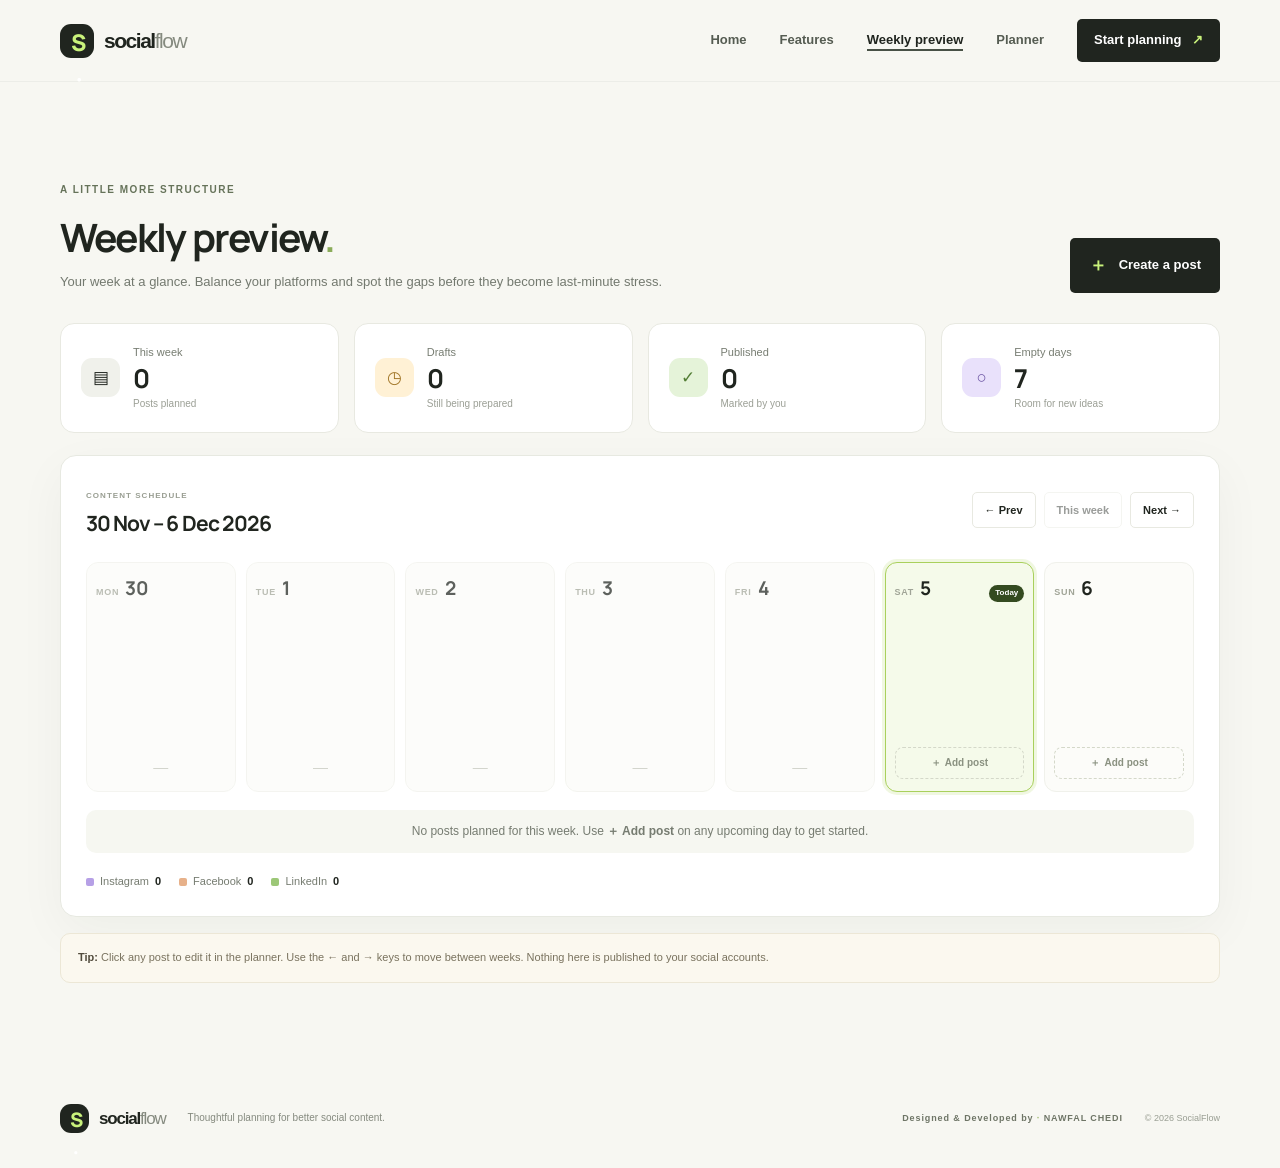
==== weekly.html @ 51e80230 "pa" ====
<!DOCTYPE html>
<html lang="en">
<head>
  <meta charset="UTF-8" />
  <meta name="viewport" content="width=device-width, initial-scale=1.0" />
  <meta name="theme-color" content="#f7f7f2" />
  <meta name="description" content="See your planned social media posts laid out across the week." />
  <title>Weekly preview — SocialFlow</title>
  <link rel="preconnect" href="https://fonts.googleapis.com" />
  <link rel="preconnect" href="https://fonts.gstatic.com" crossorigin />
  <link href="https://fonts.googleapis.com/css2?family=DM+Sans:wght@400;500;600;700&family=Manrope:wght@400;500;600;700;800&display=swap" rel="stylesheet" />
  <link rel="stylesheet" href="pibluc/css/styles.css" />
  <script src="pibluc/js/common.js" defer></script>
  <script src="pibluc/js/weekly.js" defer></script>
</head>
<body>
  <header class="site-header">
    <a class="brand" href="index.html" aria-label="SocialFlow home">
      <span class="brand-mark">S<span>·</span></span>
      <span>social<span class="brand-light">flow</span></span>
    </a>

    <button class="menu-toggle" id="menuToggle" aria-label="Open navigation" aria-expanded="false" aria-controls="navigation">
      <span></span><span></span><span></span>
    </button>

    <nav class="navigation" id="navigation" aria-label="Main">
      <a class="borderBelow" href="index.html">Home</a>
      <a class="borderBelow" href="index.html#features">Features</a>
      <a class="borderBelow" href="weekly.html" aria-current="page">Weekly preview</a>
      <a class="borderBelow" href="planner.html">Planner</a>
      <a class="nav-cta" href="planner.html">Start planning <span>↗</span></a>
    </nav>
  </header>

  <main>
    <section class="weekly-page section-shell" id="weekly">
      <div class="planner-heading">
        <div>
          <div class="eyebrow">A LITTLE MORE STRUCTURE</div>
          <h2>Weekly preview<span class="heading-period">.</span></h2>
          <p>Your week at a glance. Balance your platforms and spot the gaps before they become last-minute stress.</p>
        </div>
        <a class="button button-primary" href="planner.html?new="><span class="plus">＋</span> Create a post</a>
      </div>

      <div class="stats-grid stats-grid-4">
        <article class="stat-card"><span class="stat-icon stat-dark">▤</span><div><span>This week</span><strong id="weekTotal">0</strong></div><small>Posts planned</small></article>
        <article class="stat-card"><span class="stat-icon stat-yellow">◷</span><div><span>Drafts</span><strong id="weekDrafts">0</strong></div><small>Still being prepared</small></article>
        <article class="stat-card"><span class="stat-icon stat-green">✓</span><div><span>Published</span><strong id="weekPublished">0</strong></div><small>Marked by you</small></article>
        <article class="stat-card"><span class="stat-icon stat-lilac">○</span><div><span>Empty days</span><strong id="weekEmptyDays">0</strong></div><small>Room for new ideas</small></article>
      </div>

      <div class="weekly-board weekly-board-full">
        <div class="week-toolbar">
          <div>
            <small>CONTENT SCHEDULE</small>
            <h3 id="weekRange">—</h3>
          </div>
          <div class="week-nav">
            <button class="button button-outline button-small" id="prevWeekBtn" aria-label="Previous week">← Prev</button>
            <button class="button button-outline button-small" id="thisWeekBtn">This week</button>
            <button class="button button-outline button-small" id="nextWeekBtn" aria-label="Next week">Next →</button>
          </div>
        </div>

        <div class="week-grid week-grid-7" id="weekGrid" aria-live="polite"></div>

        <p class="week-empty-note" id="weekEmptyNote" hidden>No posts planned for this week. Use <b>＋ Add post</b> on any upcoming day to get started.</p>

        <div class="board-footer" id="weekLegend"></div>
      </div>

      <p class="disclaimer"><strong>Tip:</strong> Click any post to edit it in the planner. Use the ← and → keys to move between weeks. Nothing here is published to your social accounts.</p>
    </section>
  </main>

  <footer class="site-footer">
    <div class="section-shell footer-inner">
      <a class="brand footer-brand" href="index.html"><span class="brand-mark">S<span>·</span></span><span>social<span class="brand-light">flow</span></span></a>
      <p>Thoughtful planning for better social content.</p>
      <span class="footer-credit">Designed & Developed by <span>·</span> NAWFAL CHEDI</span>
      <span class="copyright">© <span id="currentYear"></span> SocialFlow</span>
    </div>
  </footer>

  <div class="toast" id="toast" role="status" aria-live="polite"></div>
</body>
</html>
---- pibluc/css/styles.css ----
:root {
  --bg: #f7f7f2;
  --surface: #ffffff;
  --ink: #20251f;
  --muted: #73796f;
  --line: #e8e9e1;
  --green: #c9f27b;
  --green-dark: #344b20;
  --purple: #e9e1fb;
  --orange: #fae6d6;
  --radius: 20px;
  --shadow: 0 18px 55px rgba(32, 37, 31, .08);
}

* { box-sizing: border-box; }
html { scroll-behavior: smooth; scroll-padding-top: 90px; }
body {
  margin: 0;
  background: var(--bg);
  color: var(--ink);
  font-family: 'Lucida Sans', 'Lucida Sans Regular', 'Lucida Grande', 'Lucida Sans Unicode', Geneva, Verdana, sans-serif;
  /* font-family: "DM Sans", sans-serif; */
  font-size: 15px;
  line-height: 1.6;
}
button, input, select, textarea { font: inherit; }
button, a, select { -webkit-tap-highlight-color: transparent; }
button { cursor: pointer; }
a { color: inherit; text-decoration: none; }
button:focus-visible, a:focus-visible, input:focus-visible,
select:focus-visible, textarea:focus-visible {
  outline: 3px solid #92bb56;
  outline-offset: 3px;
}
h1, h2, h3, p { margin-top: 0; }
h1, h2, h3 { font-family: "Manrope", sans-serif; letter-spacing: -0.045em; }
.section-shell { width: min(1160px, calc(100% - 48px)); margin-inline: auto;  }

.site-header {
  height: 82px; padding: 0 max(24px, calc((100% - 1160px) / 2));
  display: flex; align-items: center; justify-content: space-between;
  background: rgba(247,247,242,.94); border-bottom: 1px solid rgba(72, 81, 70, 0.06);
  position: sticky; top: 0; z-index: 20; backdrop-filter: blur(16px);
}
.site-header a {
  position: relative;
  text-decoration: none;

 
}


.site-header a::after {
  content: '';
  position: absolute;
  width: 100%;
  height: 2px; 
  bottom: 0;
  left: 0;
  background-color: #485146; 
  
  transform: scaleX(0);
  transform-origin: left center;
  
  transition: transform 0.3s ease-in-out;
}

.site-header a:hover::after {
  transform: scaleX(1);
}
.brand { display: inline-flex; align-items: center; gap: 10px; font-size: 21px; font-weight: 800; letter-spacing: -.07em; }
.brand-mark {
  display: grid; place-items: center; width: 34px; height: 34px;
  border-radius: 11px; background: var(--ink); color: var(--green);
  font-family: "Manrope", sans-serif; font-size: 23px; letter-spacing: -3px;
}
.brand-mark span { color: white; }
.brand-light { color: #858a7f; font-weight: 500; }
.navigation { display: flex; align-items: center; gap: 33px; font-size: 13px; font-weight: 600; }
.navigation > a:not(.nav-cta) { color: #555c52; transition: color .2s; }
.navigation > a:hover {transform: translateY(-2px); color: lightcoral;}
.borderBelow:after {
  content: '';
  position: absolute;
  width: 100%;
  height: 2px; 
  bottom: 0;
  left: 0;
  background-color: #689edd; 
  
  transform: scaleX(0);
  transform-origin: bottom left;

  transition: transform 0.3s ease-in-out;
}
.borderBelow:hover::after {
  transform: scaleX(1);
}
.nav-cta { padding: 11px 17px; background: var(--ink); color: white; border-radius: 5px; }
.nav-cta span { color: var(--green); margin-left: 7px; }
.menu-toggle { display: none; }

.hero { min-height: 610px; display: grid; grid-template-columns: 1.05fr .95fr; gap: 45px; align-items: center; padding-block: 74px 82px; }
.eyebrow { display: flex; align-items: center; gap: 9px; color: #66735a; font-size: 10px; font-weight: 800; letter-spacing: .15em; }
.live-dot { display: inline-block; width: 7px; height: 7px; border-radius: 50%; background: #8bb94e; box-shadow: 0 0 0 4px rgba(139,185,78,.14); }
.hero h1 { margin: 23px 0 19px; font-size: clamp(42px, 5.1vw, 67px); line-height: 1.08; font-weight: 700; }
.hero h1 span, .section-heading h2 span, .closing-inner h2 span { color: #7d9d4d; }
.hero-description { max-width: 490px; margin-bottom: 27px; color: var(--muted); font-size: 16px; line-height: 1.85; }
.hero-actions { display: flex; align-items: center; gap: 25px; flex-wrap: wrap; }
.button { min-height: 46px; display: inline-flex; justify-content: center; align-items: center; gap: 12px; padding: 12px 18px; border: 1px solid transparent; border-radius: 5px; font-weight: 700; font-size: 13px; transition: transform .2s, background .2s; }
.button:hover { transform: translateY(-2px); color: lightgreen; box-shadow: 0px 10px 50px rgb(86, 120, 76);}
.button-primary { background: var(--ink); color: white; }
.button-primary span { color: var(--green); }
.button-outline { border-color: var(--line); background: white; color: var(--ink); }
.button-small { min-height: 36px; padding: 8px 12px; font-size: 11px; }
.text-link { font-size: 13px; font-weight: 700; }
.text-link span { margin-left: 5px; color: #779d42; }
.hero-note { margin-top: 27px; color: #83877e; font-size: 11px; }
.hero-note span { color: #7d9d4d; font-weight: 800; }

.hero-visual { min-height: 445px; position: relative; display: grid; place-items: center; isolation: isolate; border-radius: 12px; }
.visual-orbit { position: absolute; border: 1px solid #e6e9dd; border-radius: 50%; z-index: -1; }
.orbit-one { width: 430px; height: 430px; }
.orbit-two { width: 350px; height: 350px; }
.preview-window { width: min(100%, 405px); background: white; border: 1px solid #bcdc6c; border-radius: 10px; box-shadow: 0 25px 75px rgba(39,45,33,.13); overflow: hidden; transform: rotate(-2deg); }
.window-top { height: 44px; padding: 0 16px; display: flex; align-items: center; gap: 14px; border-bottom: 1px solid #f0f1ec; color: #a0a49a; font-size: 8px; font-weight: 800; letter-spacing: .1em; }
.window-dots { display: flex; gap: 4px; }
.window-dots i { width: 6px; height: 6px; border-radius: 50%; background: #dfe2d8; }
.window-dots i:first-child { background: #f2b5a3; }
.window-dots i:nth-child(2) { background: #f1d48a; }
.window-dots i:nth-child(3) { background: #a8d68a; }
.window-menu { margin-left: auto; letter-spacing: 2px; }
.window-content { padding: 22px; }
.mini-heading { display: flex; align-items: center; justify-content: space-between; }
.mini-heading small { font-size: 8px; letter-spacing: .13em; color: #999e92; font-weight: 800; }
.mini-heading h3 { margin: 2px 0 0; font-size: 19px; }
.week-chip { background: #f4f5ef; padding: 6px 10px; border-radius: 7px; font-size: 9px; }
.mini-stats { display: grid; grid-template-columns: repeat(3,1fr); gap: 8px; margin: 18px 0; }
.mini-stats div { padding: 12px; background: #f8f8f4; border-radius: 9px; }
.mini-stats strong, .mini-stats small { display: block; }
.mini-stats strong { font: 700 21px "Manrope",sans-serif; }
.mini-stats small { color: #8a8f84; font-size: 9px; }
.mini-calendar { display: grid; grid-template-columns: repeat(7,1fr); padding: 12px 0 17px; border-bottom: 1px solid #f0f1eb; }
.day { display: grid; justify-items: center; gap: 5px; padding: 6px 0; border-radius: 8px; }
.day small { font-size: 7px; color: #9a9f94; font-weight: 700; }
.day b { font-size: 12px; }
.active-day { background: #eff7e3; }
.day-dot { width: 4px; height: 4px; border-radius: 50%; background: #b5d67b; }
.dot-green { background: #729f40; }
.mini-post { display: flex; align-items: center; gap: 10px; padding-top: 15px; }
.mini-post-icon { display: grid; place-items: center; width: 32px; height: 32px; border-radius: 9px; font-size: 17px; font-weight: 700; }
.instagram-icon { background: #f3e6fa; color: #9856b5; }
.linkedin-icon { background: #dfeefa; color: #286d9e; font-size: 12px; }
.mini-post-copy { min-width: 0; flex: 1; }
.mini-post-copy strong, .mini-post-copy small { display: block; }
.mini-post-copy strong { font-size: 10px; }
.mini-post-copy small { color: #93988d; font-size: 8px; }
.status-pill { display: inline-flex; align-items: center; border-radius: 20px; padding: 5px 8px; font-size: 8px; font-weight: 700; white-space: nowrap; }
.status-draft { background: #fff0cf; color: #936821; }
.status-published { background: #e4f4d8; color: #47732b; }
.floating-tag { position: absolute; display: flex; align-items: center; gap: 8px; padding: 11px 15px; border: 1px solid #eff0e9; border-radius: 12px; background: rgb(223, 250, 251); box-shadow: 0 12px 30px #20251f12; font-size: 10px; font-weight: 700; }
.tag-top { top: 31px; right: -2px; z-index: 1999; background-color: rgb(229, 245, 250);}
.tag-bottom { bottom: 31px; left: -3px; }
.tag-icon { color: #87a84f; font-size: 16px; }
.tag-bottom span { color: #87a84f; }

.trust-strip { border-block: 1px solid #e9ebe3; background: #f2f3ec; }
.trust-inner { display: flex; justify-content: space-between; align-items: center; gap: 25px; min-height: 85px; }
.trust-inner > span { color: #8c9186; font-size: 9px; font-weight: 800; letter-spacing: .12em; }
.platform-logos { display: flex; gap: 28px; flex-wrap: wrap; }
.platform-logos span { display: flex; align-items: center; gap: 8px; font-size: 12px; font-weight: 700; }
.platform-logos b { font-size: 17px; }
.instagram-symbol { color: #a15db8; }
.facebook-symbol { color: #4778c8; }
.linkedin-symbol { color: #286d9e; }

.features { padding-block: 105px 112px; }
.section-heading { max-width: 620px; margin: 0 auto 45px; text-align: center; }
.section-heading .eyebrow { justify-content: center; }
.section-heading h2 { margin: 14px 0; font-size: clamp(34px,4vw,46px); line-height: 1.17; }
.section-heading p { color: var(--muted); font-size: 14px; }
.feature-grid { display: grid; grid-template-columns: repeat(3,1fr); gap: 18px; }
.feature-card { padding: 29px 28px 24px; border: 1px solid #b6f300; border-radius: 10px; background: rgb(235, 238, 229); transition: transform .2s, box-shadow .2s; }
.feature-card:hover {background-color: rgb(240, 243, 243); transform: translateY(-4px); box-shadow: var(--shadow); }
.feature-icon { display: grid; place-items: center; width: 44px; height: 44px; margin-bottom: 24px; border-radius: 13px; font-size: 22px; font-weight: 700; }
.icon-lilac { background: var(--purple); color: #6d56a4; }
.icon-peach { background: var(--orange); color: #a46b3e; }
.icon-mint { background: #e3f1d4; color: #537831; }
.feature-card h3 { margin-bottom: 10px; font-size: 20px; }
.feature-card p { min-height: 72px; margin-bottom: 25px; color: var(--muted); font-size: 13px; line-height: 1.8; }
.feature-number { color: #9da295; font-size: 9px; font-weight: 800; letter-spacing: .12em; }


.planner-section { padding-block: 100px 95px; }
.planner-heading { display: flex; justify-content: space-between; align-items: end; gap: 20px; margin-bottom: 30px; }
.planner-heading h2 { margin: 8px 0 4px; font-size: 39px; }
.heading-period { color: #8bac5a; }
.planner-heading p { margin-bottom: 0; color: var(--muted); font-size: 13px; }
.plus { font-size: 18px; }
.stats-grid { display: grid; grid-template-columns: repeat(3,1fr); gap: 15px; margin-bottom: 22px; }
.stat-card { display: grid; grid-template-columns: auto 1fr; column-gap: 13px; align-items: center; padding: 20px; border: 1px solid var(--line); border-radius: 14px; background: white; }
.stat-icon { display: grid; place-items: center; width: 39px; height: 39px; grid-row: span 2; border-radius: 11px; font-size: 17px; }
.stat-dark { background: #f0f1eb; }
.stat-yellow { background: #fff1d5; color: #a27729; }
.stat-green { background: #e5f3d9; color: #527d34; }
.stat-card div > span { display: block; color: #777d72; font-size: 11px; }
.stat-card div > strong { display: block; font: 700 26px "Manrope",sans-serif; line-height: 1.3; }
.stat-card > small { grid-column: 2; color: #9b9f95; font-size: 10px; }

.planner-panel { border: 1px solid #e7e9e1; border-radius: 16px; background: white; overflow: hidden; }
.panel-top { display: flex; align-items: center; justify-content: space-between; gap: 15px; padding: 24px 25px 20px; }
.panel-top h3 { margin-bottom: 3px; font-size: 19px; }
.panel-top p { margin-bottom: 0; color: #92978c; font-size: 11px; }
.filters { display: flex; align-items: center; gap: 11px; padding: 0 25px 20px; flex-wrap: wrap; }
.search-box { display: flex; align-items: center; gap: 9px; flex: 1 1 190px; min-width: 150px; padding: 0 12px; border: 1px solid var(--line); border-radius: 9px; }
.search-box > span { color: #8e9588; font-size: 21px; }
.search-box input { width: 100%; min-width: 0; height: 39px; border: 0; outline: none; background: transparent; font-size: 11px; }
.search-box input:focus-visible { outline: none; }
.filter-control { display: flex; align-items: center; gap: 7px; padding: 0 10px; min-height: 41px; border: 1px solid var(--line); border-radius: 9px; }
.filter-control > span { color: #92978c; font-size: 10px; white-space: nowrap; }
.filter-control select { max-width: 125px; border: 0; background: transparent; color: var(--ink); font-size: 11px; font-weight: 700; outline-offset: 0; }
.clear-filters { padding: 8px 0 8px 5px; border: 0; background: transparent; color: #717a63; font-size: 10px; font-weight: 700; }
.post-list { padding: 0 25px; }
.post-card { display: grid; grid-template-columns: minmax(0,1fr) auto; gap: 14px; padding: 20px 0; border-top: 1px solid #f0f1ec; }
.post-main { min-width: 0; }
.post-topline { display: flex; align-items: center; gap: 8px; flex-wrap: wrap; margin-bottom: 7px; }
.platform-tag { padding: 4px 8px; border-radius: 6px; font-size: 9px; font-weight: 800; }
.platform-instagram { background: #f3e6fa; color: #8957a6; }
.platform-facebook { background: #e5edff; color: #4168a8; }
.platform-linkedin { background: #dfeefa; color: #286d9e; }
.post-date { color: #888e82; font-size: 10px; }
.post-card h4 { margin: 0 0 5px; font: 700 16px "Manrope",sans-serif; letter-spacing: -.025em; overflow-wrap: anywhere; }
.post-caption { margin: 0; color: #767c71; font-size: 12px; line-height: 1.8; overflow-wrap: anywhere; white-space: pre-wrap; }
.post-caption.is-empty { font-style: italic; color: #a0a497; }
.post-actions { display: flex; align-items: start; justify-content: end; gap: 6px; flex-wrap: wrap; }
.action-button { min-height: 31px; padding: 6px 9px; border: 1px solid #e8e9e2; border-radius: 7px; background: white; color: #51584d; font-size: 10px; font-weight: 700; }
.action-button:hover { background: #f5f6f0; }
.action-button.delete-action { color: #a14d45; }
.empty-state { padding: 55px 20px; text-align: center; }
.empty-icon { display: grid; place-items: center; width: 54px; height: 54px; margin: 0 auto 15px; border-radius: 16px; background: #eff4e6; color: #718e4d; font-size: 25px; }
.empty-state h3 { margin-bottom: 8px; font-size: 20px; }
.empty-state p { max-width: 330px; margin: 0 auto 18px; color: #848a7e; font-size: 12px; }
.panel-bottom { display: flex; justify-content: space-between; gap: 15px; padding: 15px 25px; border-top: 1px solid #eff0e9; background: #fbfbf8; color: #92978c; font-size: 9px; }
.panel-bottom > span:last-child { display: flex; align-items: center; gap: 8px; font-weight: 800; letter-spacing: .1em; }
.panel-bottom .live-dot { width: 6px; height: 6px; }
.disclaimer { margin: 16px 0 0; padding: 14px 17px; border: 1px solid #ece7d6; border-radius: 10px; background: #fbf8ef; color: #79725e; font-size: 11px; line-height: 1.8; }
.disclaimer strong { color: #514b3c; }

.closing-cta { padding-block: 52px; background: var(--ink); color: white; }
.closing-inner { display: flex; justify-content: space-between; align-items: center; gap: 25px; }
.closing-inner .eyebrow { color: #bdc9ad; }
.closing-inner h2 { margin: 11px 0 0; font-size: clamp(28px,4vw,40px); }
.closing-inner h2 span { color: var(--green); }
.button-light { flex-shrink: 0; background: var(--green); color: var(--ink); }
.button-light span { font-size: 16px; }
.site-footer { padding-block: 26px; }
.footer-inner { display: flex; align-items: center; gap: 22px; flex-wrap: wrap; }
.footer-brand { font-size: 17px; }
.footer-brand .brand-mark { width: 29px; height: 29px; font-size: 20px; }
.footer-inner > p { margin: 0; color: #858a7f; font-size: 10px; }
.footer-credit { margin-left: auto; color: #6e7566; font-size: 9px; font-weight: 800; letter-spacing: .1em; }
.footer-credit span { color: #9ab86a; }
.copyright { color: #999e93; font-size: 9px; }

.post-dialog { width: min(540px, calc(100% - 28px)); max-height: min(90vh, 850px); padding: 0; border: 1px solid #e7e9e1; border-radius: 18px; background: white; color: var(--ink); box-shadow: 0 30px 100px #111b1250; }
.post-dialog::backdrop { background: rgba(25,30,23,.48); backdrop-filter: blur(4px); }
.post-dialog form { padding: 27px; }
.dialog-header { display: flex; align-items: start; justify-content: space-between; gap: 15px; }
.dialog-header h2 { margin: 5px 0 0; font-size: 28px; }
.dialog-close { width: 34px; height: 34px; border: 1px solid var(--line); border-radius: 9px; background: white; font-size: 23px; line-height: 1; }
.dialog-intro { margin: 9px 0 23px; color: #858a7f; font-size: 12px; }
.form-field { min-width: 0; margin-bottom: 17px; }
.form-field > label { display: flex; align-items: center; gap: 5px; margin-bottom: 7px; font-size: 12px; font-weight: 700; }
.form-field > label > span:first-child { color: #b45e4f; }
.form-field > label .optional-label { margin-left: auto; color: #9a9f94; font-size: 10px; font-weight: 500; }
.form-field input, .form-field select, .form-field textarea { width: 100%; min-height: 43px; padding: 10px 12px; border: 1px solid #e2e5dc; border-radius: 9px; background: #fff; color: var(--ink); font-size: 12px; }
.form-field textarea { min-height: 115px; resize: vertical; line-height: 1.7; }
.form-field input[aria-invalid="true"], .form-field select[aria-invalid="true"] { border-color: #c76a5d; background: #fffafa; }
.form-row { display: grid; grid-template-columns: 1fr 1fr; gap: 13px; }
.field-error { display: block; min-height: 0; margin-top: 4px; color: #b34e43; font-size: 10px; }
.field-error:empty { display: none; }
.caption-meta { display: flex; justify-content: space-between; gap: 10px; margin-top: 5px; color: #959a8f; font-size: 9px; }
.caption-meta small { font-size: 9px; }
.field-hint { display: block; margin-top: 5px; color: #91968b; font-size: 10px; }
.form-error-summary { color: #b34e43; font-size: 11px; }
.form-error-summary:empty { display: none; }
.dialog-actions { display: flex; justify-content: end; gap: 9px; padding-top: 15px; border-top: 1px solid #eff0e9; }
.toast { position: fixed; right: 24px; bottom: 24px; z-index: 50; max-width: min(360px, calc(100% - 32px)); padding: 13px 17px; border: 1px solid #414b38; border-radius: 11px; background: #263024; color: white; box-shadow: var(--shadow); font-size: 12px; opacity: 0; transform: translateY(12px); pointer-events: none; transition: opacity .2s, transform .2s; }
.toast.show { opacity: 1; transform: translateY(0); }
.toast.error-toast { background: #8b3e36; border-color: #8b3e36; }

@media (max-width: 900px) {
  .hero { gap: 20px; }
  .hero h1 { font-size: 49px; }
  .hero-visual { min-height: 390px; }
  .orbit-one { width: 350px; height: 350px; }
  .orbit-two { width: 290px; height: 290px; }
  .post-card { grid-template-columns: 1fr; }
  .post-actions { justify-content: start; }
}

@media (max-width: 680px) {
  .section-shell { width: min(100% - 32px, 540px); }
  .site-header { height: 68px; padding-inline: 16px; }
  .menu-toggle { display: flex; flex-direction: column; justify-content: center; gap: 5px; width: 40px; height: 40px; border: 1px solid var(--line); border-radius: 10px; background: white; }
  .menu-toggle span { display: block; width: 16px; height: 2px; margin-inline: auto; background: var(--ink); }
  .navigation { display: none; position: absolute; top: 67px; left: 0; right: 0; padding: 18px 20px 22px; background: var(--bg); border-bottom: 1px solid var(--line); box-shadow: 0 15px 20px #20251f0b; align-items: stretch; gap: 0; }
  .navigation.open { display: flex; flex-direction: column; }
  .navigation > a { padding: 12px 4px; }
  .navigation .nav-cta { margin-top: 8px; text-align: center; }
  .hero { grid-template-columns: 1fr; padding-block: 58px 58px; gap: 25px; }
  .hero h1 { font-size: clamp(40px, 11vw, 57px); }
  .hero-description { font-size: 14px; }
  .hero-visual { min-height: 360px; margin: 0 -3px; }
  .preview-window { width: min(100%, 390px); }
  .orbit-one { width: 335px; height: 335px; }
  .orbit-two { width: 270px; height: 270px; }
  .tag-top { right: 0; top: 7px; }
  .tag-bottom { left: 0; bottom: 6px; }
  .trust-inner { padding-block: 22px; align-items: start; flex-direction: column; gap: 15px; }
  .platform-logos { gap: 18px; }
  .platform-logos span { font-size: 11px; }
  .features { padding-block: 72px; }
  .section-heading { margin-bottom: 28px; }
  .section-heading h2 { font-size: 36px; }
  .feature-grid { grid-template-columns: 1fr; gap: 12px; }
  .feature-card { padding: 23px; }
  .feature-icon { margin-bottom: 15px; }
  .feature-card p { min-height: 0; margin-bottom: 17px; }
  .planner-section { padding-block: 68px; }
  .planner-heading { align-items: start; flex-direction: column; }
  .planner-heading h2 { font-size: 34px; }
  .planner-heading > .button { width: 100%; }
  .stats-grid { grid-template-columns: 1fr; gap: 9px; }
  .stat-card { padding: 15px; }
  .stat-card > small { font-size: 10px; }
  .panel-top { padding: 19px 15px 16px; }
  .filters { padding-inline: 15px; gap: 8px; }
  .search-box { flex-basis: 100%; }
  .filter-control { flex: 1; justify-content: space-between; }
  .filter-control select { max-width: 115px; }
  .clear-filters { margin-left: auto; }
  .post-list { padding-inline: 15px; }
  .post-card { padding-block: 17px; }
  .post-card h4 { font-size: 15px; }
  .post-caption { font-size: 12px; }
  .panel-bottom { padding: 13px 15px; flex-direction: column; gap: 6px; }
  .disclaimer { font-size: 10px; }
  .closing-cta { padding-block: 38px; }
  .closing-inner { align-items: start; flex-direction: column; }
  .closing-inner h2 { font-size: 31px; }
  .footer-inner { gap: 12px; }
  .footer-inner > p { width: calc(100% - 130px); }
  .footer-credit { margin-left: 0; }
  .copyright { margin-left: auto; }
  .post-dialog form { padding: 20px 17px; }
  .dialog-header h2 { font-size: 25px; }
  .form-row { grid-template-columns: 1fr; gap: 0; }
  .dialog-actions .button { flex: 1; }
  .toast { right: 16px; bottom: 16px; }
}

@media (prefers-reduced-motion: reduce) {
  *, *::before, *::after { scroll-behavior: auto !important; transition-duration: .01ms !important; animation-duration: .01ms !important; }
}


/* ---------- Active nav link ---------- */
.navigation a[aria-current="page"]:not(.nav-cta) { color: var(--ink); }
.navigation a[aria-current="page"]:not(.nav-cta)::after { transform: scaleX(1); }

/* ---------- Home hero: live data ---------- */
.facebook-icon { background: #e5edff; color: #4168a8; font-size: 15px; }
.mini-empty { padding-top: 16px; color: #8a8f84; font-size: 10px; line-height: 1.7; text-align: center; }
.mini-empty a { color: #4f7a2b; font-weight: 700; }

/* ---------- Planner ---------- */
.status-overdue { background: #fde4e0; color: #a14d45; }
.stat-lilac { background: var(--purple); color: #6d56a4; }
.field-hint { display: block; margin-top: 5px; color: #91968b; font-size: 10px; }

/* ---------- Weekly preview page ---------- */
.weekly-page { padding-block: 100px 95px; }
.stats-grid-4 { grid-template-columns: repeat(4, 1fr); }
.weekly-board-full { padding: 25px; border: 1px solid #e7e9e1; border-radius: 16px; background: white; box-shadow: 0 15px 50px #20251f0b; }
.week-toolbar { display: flex; align-items: center; justify-content: space-between; gap: 15px; flex-wrap: wrap; margin-bottom: 22px; }
.week-toolbar small { font-size: 8px; letter-spacing: .13em; color: #999e92; font-weight: 800; }
.week-toolbar h3 { margin: 2px 0 0; font-size: 21px; }
.week-nav { display: flex; gap: 8px; }
.week-nav .button:disabled { opacity: .45; cursor: default; transform: none; box-shadow: none; color: inherit; }

.week-grid-7 { display: grid; grid-template-columns: repeat(7, minmax(0, 1fr)); gap: 10px; }
.week-column { min-width: 0; min-height: 230px; display: flex; flex-direction: column; padding: 12px 9px; border: 1px solid #f0f1eb; border-radius: 12px; background: #fcfcf9; }
.week-column.is-today { border-color: #a9d05c; background: #f5faea; box-shadow: 0 0 0 3px rgba(169, 208, 92, .18); }
.week-column.is-past { opacity: .72; }
.week-day-head { display: flex; align-items: baseline; flex-wrap: wrap; gap: 4px 6px; margin-bottom: 12px; }
.week-day-head span { color: #a0a497; font-size: 9px; font-weight: 800; letter-spacing: .08em; }
.week-day-head b { font: 700 19px "Manrope", sans-serif; }
.week-day-head em { margin-left: auto; padding: 2px 6px; border-radius: 20px; background: var(--green-dark); color: #fff; font-size: 8px; font-style: normal; font-weight: 700; }
.week-day-posts { display: flex; flex-direction: column; gap: 7px; flex: 1; }
.week-post { display: block; padding: 9px 8px; border-radius: 8px; transition: transform .15s, box-shadow .15s; }
.week-post:hover { transform: translateY(-2px); box-shadow: 0 8px 20px #20251f14; }
.week-post small, .week-post strong { display: block; overflow-wrap: anywhere; }
.week-post small { margin-bottom: 5px; font-size: 7.5px; font-weight: 800; letter-spacing: .04em; opacity: .85; }
.week-post strong { font-size: 11px; line-height: 1.4; }
.week-post.is-published strong { text-decoration: line-through; text-decoration-thickness: 1px; opacity: .8; }
.post-purple { background: #eee7fb; color: #66518c; }
.post-green { background: #e7f2db; color: #50723a; }
.post-orange { background: #fae9dc; color: #93633e; }
.week-add { margin-top: auto; display: flex; align-items: center; justify-content: center; gap: 4px; padding: 7px 4px; border: 1px dashed #d4d8c9; border-radius: 8px; color: #8a9180; font-size: 10px; font-weight: 700; transition: background .15s, color .15s, border-color .15s; }
.week-add:hover { background: #eef5df; border-color: #a9d05c; color: #3f5f20; }
.week-nothing { margin-top: auto; color: #c3c6bb; text-align: center; }
.week-empty-note { margin: 18px 0 0; padding: 12px 14px; border-radius: 10px; background: #f6f7f1; color: #767c71; font-size: 12px; text-align: center; }
.week-empty-note[hidden] { display: none; }
.board-footer { display: flex; align-items: center; gap: 18px; flex-wrap: wrap; margin-top: 20px; color: #767c71; font-size: 11px; }
.board-footer span { display: flex; align-items: center; gap: 6px; }
.board-footer b { color: var(--ink); }
.board-footer i { width: 8px; height: 8px; border-radius: 2px; }
.legend-purple { background: #b6a0e6; }
.legend-orange { background: #e7b18a; }
.legend-green { background: #9cc777; }

@media (max-width: 1000px) {
  .stats-grid-4 { grid-template-columns: repeat(2, 1fr); }
  .week-grid-7 { grid-template-columns: 1fr; gap: 8px; }
  .week-column { min-height: 0; flex-direction: row; gap: 14px; align-items: flex-start; }
  .week-day-head { flex-direction: column; align-items: flex-start; width: 62px; flex: none; margin-bottom: 0; gap: 0; }
  .week-day-head em { margin: 4px 0 0; }
  .week-day-posts { min-width: 0; }
  .week-add { margin-top: 0; justify-content: flex-start; padding: 7px 10px; }
  .week-nothing { margin-top: 0; text-align: left; }
}

@media (max-width: 680px) {
  .weekly-page { padding-block: 68px; }
  .stats-grid-4 { grid-template-columns: 1fr; }
  .weekly-board-full { padding: 15px 12px; }
  .week-toolbar { align-items: flex-start; flex-direction: column; }
  .week-nav { width: 100%; }
  .week-nav .button { flex: 1; }
}
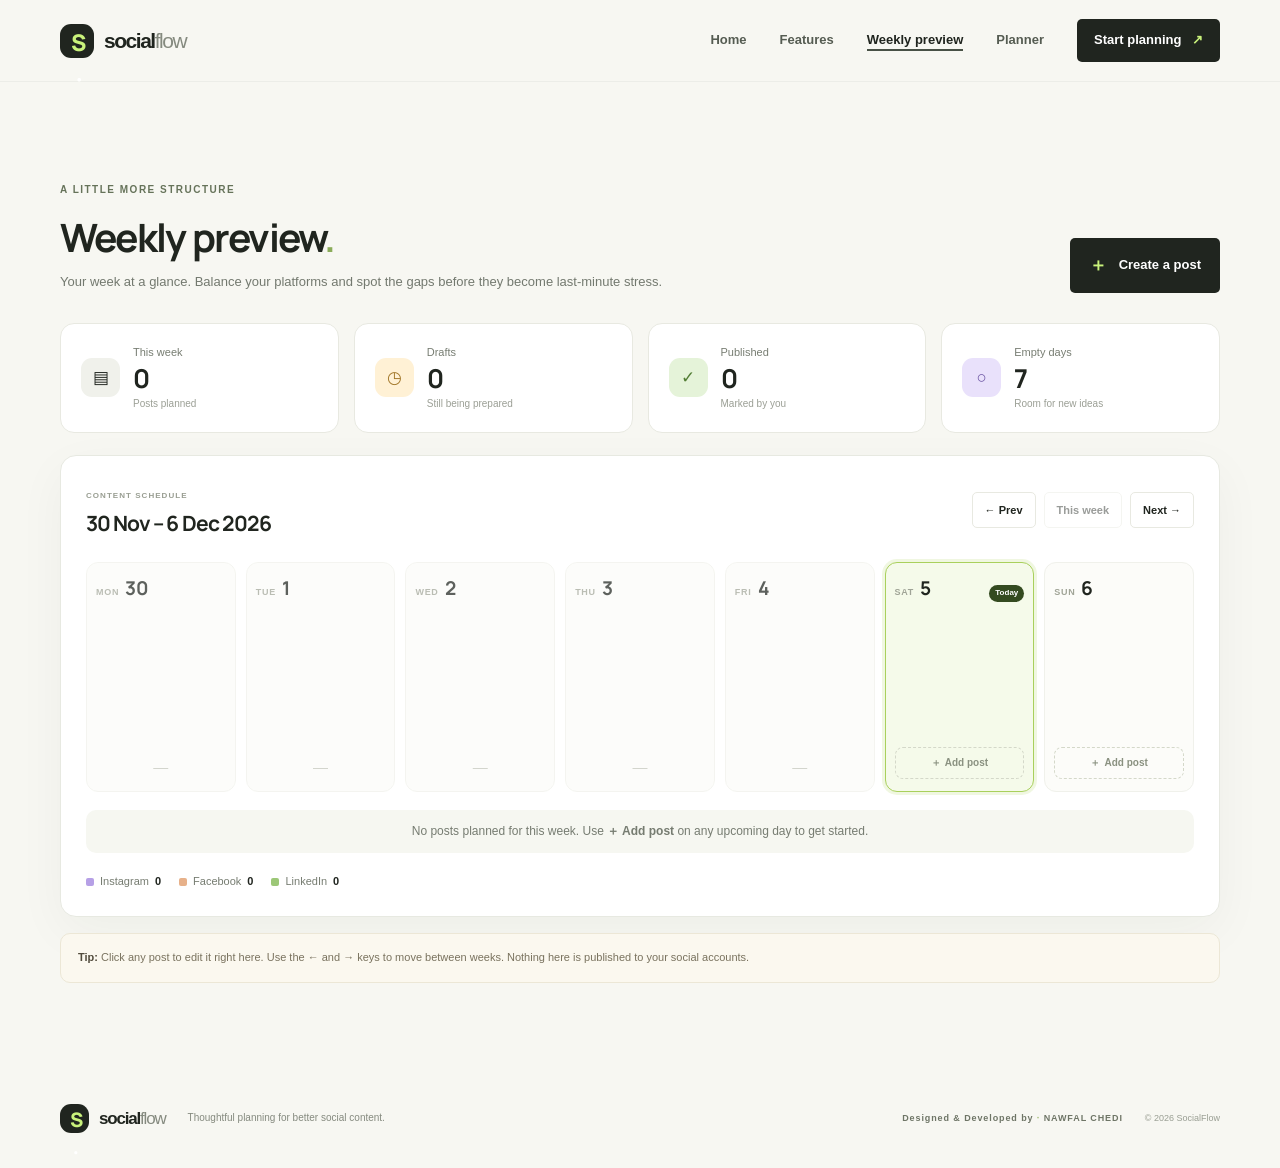
==== commit 2e3414f9: "the full project" ====
--- a/weekly.html
+++ b/weekly.html
@@ -11,6 +11,7 @@
   <link href="https://fonts.googleapis.com/css2?family=DM+Sans:wght@400;500;600;700&family=Manrope:wght@400;500;600;700;800&display=swap" rel="stylesheet" />
   <link rel="stylesheet" href="pibluc/css/styles.css" />
   <script src="pibluc/js/common.js" defer></script>
+  <script src="pibluc/js/post-dialog.js" defer></script>
   <script src="pibluc/js/weekly.js" defer></script>
 </head>
 <body>
@@ -41,7 +42,7 @@
           <h2>Weekly preview<span class="heading-period">.</span></h2>
           <p>Your week at a glance. Balance your platforms and spot the gaps before they become last-minute stress.</p>
         </div>
-        <a class="button button-primary" href="planner.html?new="><span class="plus">＋</span> Create a post</a>
+        <button class="button button-primary" id="addPostBtn" type="button"><span class="plus">＋</span> Create a post</button>
       </div>
 
       <div class="stats-grid stats-grid-4">
@@ -71,7 +72,7 @@
         <div class="board-footer" id="weekLegend"></div>
       </div>
 
-      <p class="disclaimer"><strong>Tip:</strong> Click any post to edit it in the planner. Use the ← and → keys to move between weeks. Nothing here is published to your social accounts.</p>
+      <p class="disclaimer"><strong>Tip:</strong> Click any post to edit it right here. Use the ← and → keys to move between weeks. Nothing here is published to your social accounts.</p>
     </section>
   </main>
 
@@ -85,5 +86,51 @@
   </footer>
 
   <div class="toast" id="toast" role="status" aria-live="polite"></div>
+
+  <dialog class="post-dialog" id="postDialog" aria-labelledby="dialogTitle">
+    <form id="postForm" novalidate>
+      <div class="dialog-header">
+        <div><div class="eyebrow">CONTENT WORKSPACE</div><h2 id="dialogTitle">Create a post</h2></div>
+        <button type="button" class="dialog-close" id="closeDialogBtn" aria-label="Close dialog">×</button>
+      </div>
+      <p class="dialog-intro">Add the details below to keep your content plan up to date.</p>
+      <input type="hidden" id="postId" />
+      <div class="form-field">
+        <label for="postTitle">Post title <span>*</span></label>
+        <input id="postTitle" name="title" type="text" maxlength="100" placeholder="e.g. Behind the scenes" required />
+        <small class="field-error" id="titleError"></small>
+      </div>
+      <div class="form-row">
+        <div class="form-field">
+          <label for="postPlatform">Platform <span>*</span></label>
+          <select id="postPlatform" name="platform" required>
+            <option value="">Choose a platform</option><option>Instagram</option><option>Facebook</option><option>LinkedIn</option>
+          </select>
+          <small class="field-error" id="platformError"></small>
+        </div>
+        <div class="form-field">
+          <label for="postDate">Publication date <span>*</span></label>
+          <input id="postDate" name="date" type="date" required />
+          <small class="field-hint" id="dateHint">Today or a future date.</small>
+          <small class="field-error" id="dateError"></small>
+        </div>
+      </div>
+      <div class="form-field">
+        <label for="postCaption">Caption <span class="optional-label">Optional</span></label>
+        <textarea id="postCaption" name="caption" rows="5" maxlength="5000" placeholder="Write your caption or content idea here..."></textarea>
+        <div class="caption-meta"><small>Draft your message here. Nothing is published automatically.</small><span id="captionCount">0 / 5000</span></div>
+      </div>
+      <div class="form-field">
+        <label for="postStatus">Status</label>
+        <select id="postStatus" name="status"><option value="Draft">Draft</option><option value="Published">Published</option></select>
+        <small class="field-hint">Status is managed manually in this planner.</small>
+      </div>
+      <div class="form-error-summary" id="formErrorSummary" role="alert"></div>
+      <div class="dialog-actions">
+        <button type="button" class="button button-outline" id="cancelDialogBtn">Cancel</button>
+        <button type="submit" class="button button-primary" id="savePostBtn">Save post <span>↗</span></button>
+      </div>
+    </form>
+  </dialog>
 </body>
 </html>
--- a/pibluc/css/styles.css
+++ b/pibluc/css/styles.css
@@ -399,7 +399,7 @@
 .week-day-head b { font: 700 19px "Manrope", sans-serif; }
 .week-day-head em { margin-left: auto; padding: 2px 6px; border-radius: 20px; background: var(--green-dark); color: #fff; font-size: 8px; font-style: normal; font-weight: 700; }
 .week-day-posts { display: flex; flex-direction: column; gap: 7px; flex: 1; }
-.week-post { display: block; padding: 9px 8px; border-radius: 8px; transition: transform .15s, box-shadow .15s; }
+.week-post { display: block; width: 100%; border: 0; font: inherit; text-align: left; cursor: pointer; color: inherit; padding: 9px 8px; border-radius: 8px; transition: transform .15s, box-shadow .15s; }
 .week-post:hover { transform: translateY(-2px); box-shadow: 0 8px 20px #20251f14; }
 .week-post small, .week-post strong { display: block; overflow-wrap: anywhere; }
 .week-post small { margin-bottom: 5px; font-size: 7.5px; font-weight: 800; letter-spacing: .04em; opacity: .85; }
@@ -408,7 +408,7 @@
 .post-purple { background: #eee7fb; color: #66518c; }
 .post-green { background: #e7f2db; color: #50723a; }
 .post-orange { background: #fae9dc; color: #93633e; }
-.week-add { margin-top: auto; display: flex; align-items: center; justify-content: center; gap: 4px; padding: 7px 4px; border: 1px dashed #d4d8c9; border-radius: 8px; color: #8a9180; font-size: 10px; font-weight: 700; transition: background .15s, color .15s, border-color .15s; }
+.week-add { width: 100%; background: transparent; font-family: inherit; cursor: pointer; margin-top: auto; display: flex; align-items: center; justify-content: center; gap: 4px; padding: 7px 4px; border: 1px dashed #d4d8c9; border-radius: 8px; color: #8a9180; font-size: 10px; font-weight: 700; transition: background .15s, color .15s, border-color .15s; }
 .week-add:hover { background: #eef5df; border-color: #a9d05c; color: #3f5f20; }
 .week-nothing { margin-top: auto; color: #c3c6bb; text-align: center; }
 .week-empty-note { margin: 18px 0 0; padding: 12px 14px; border-radius: 10px; background: #f6f7f1; color: #767c71; font-size: 12px; text-align: center; }
